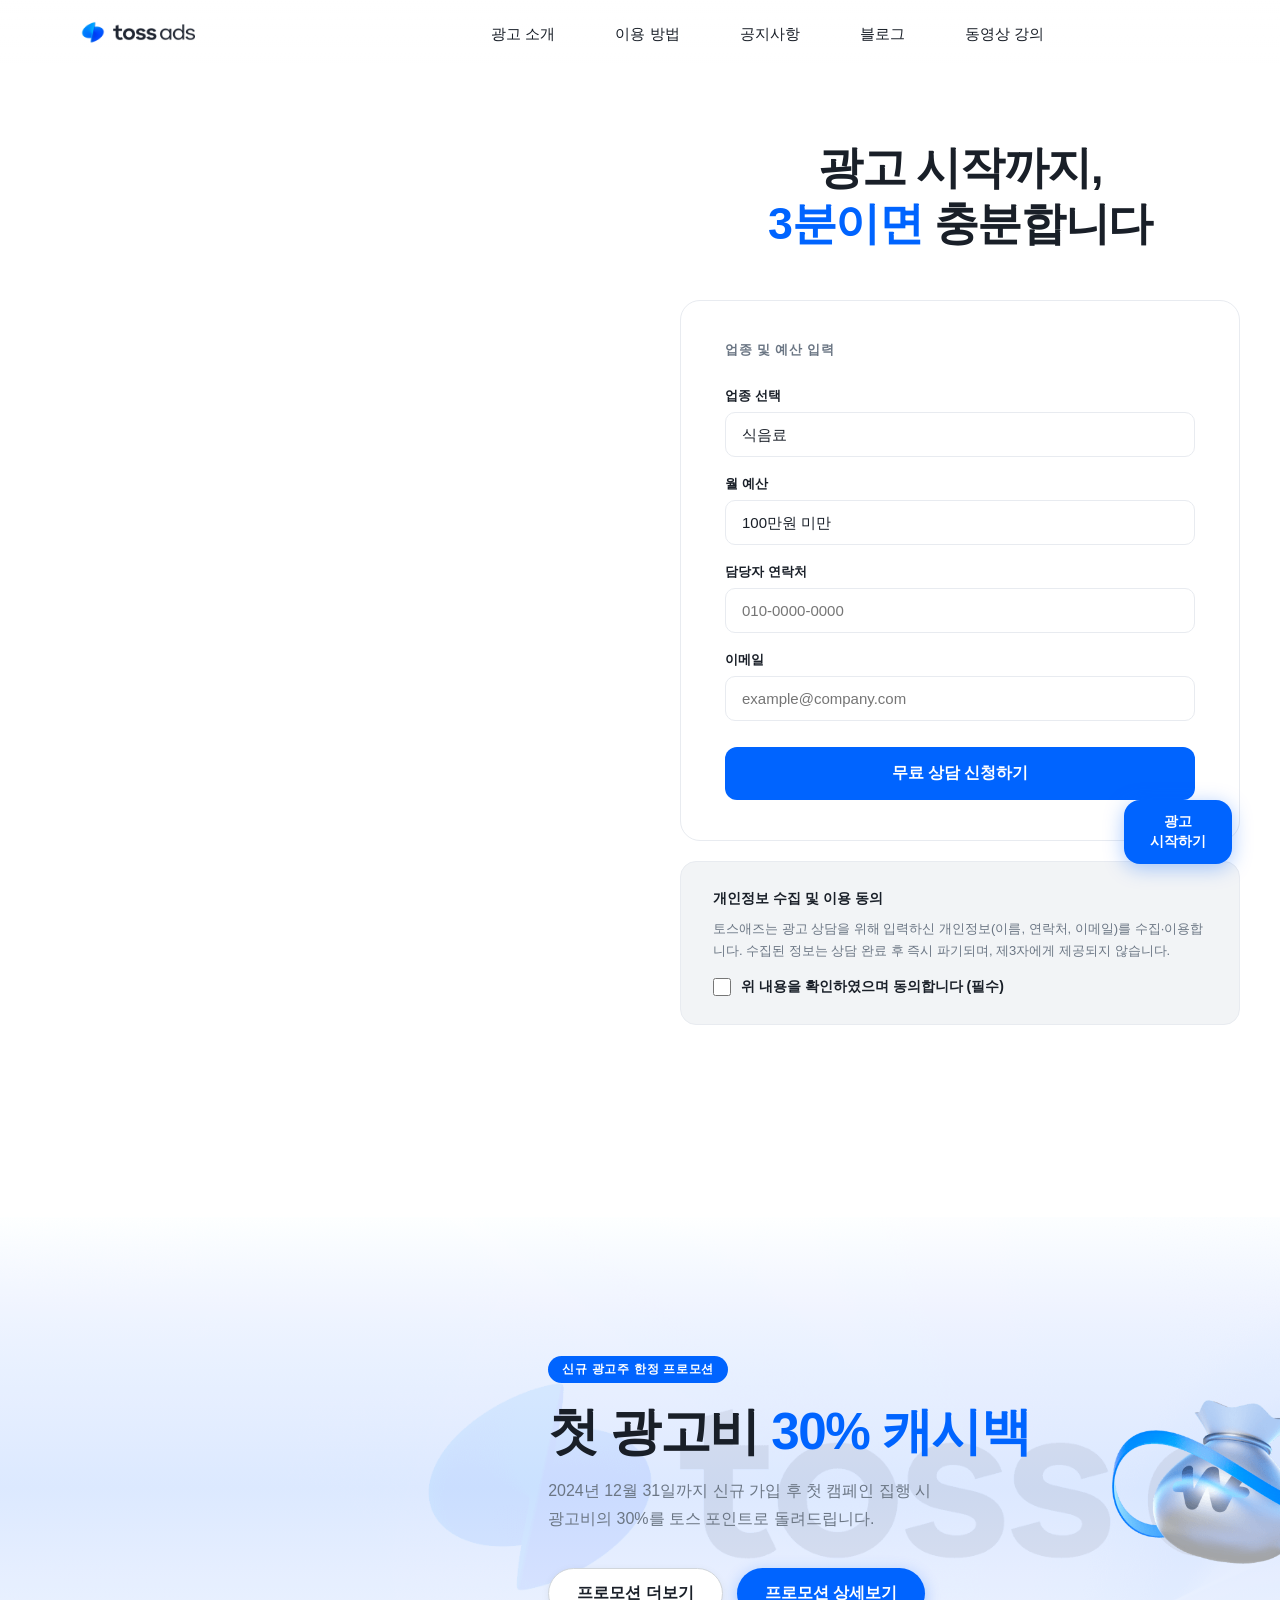
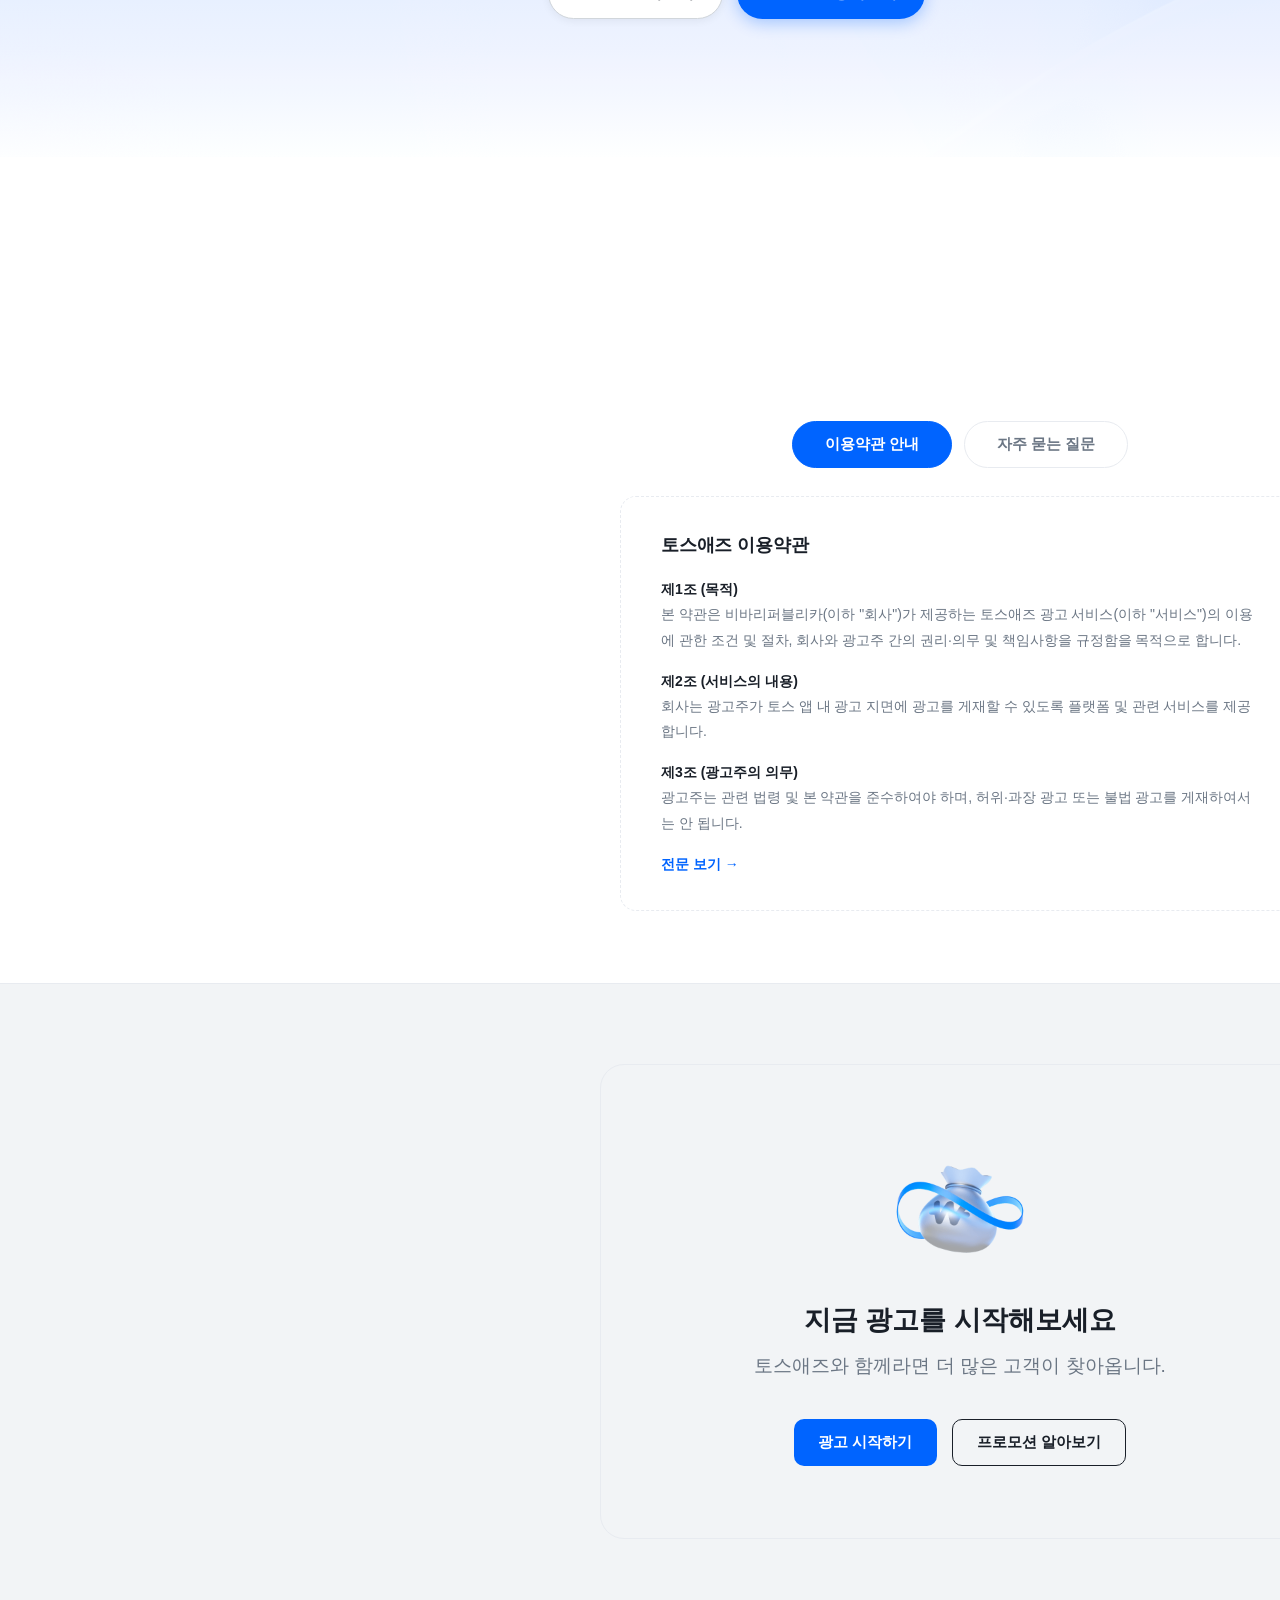
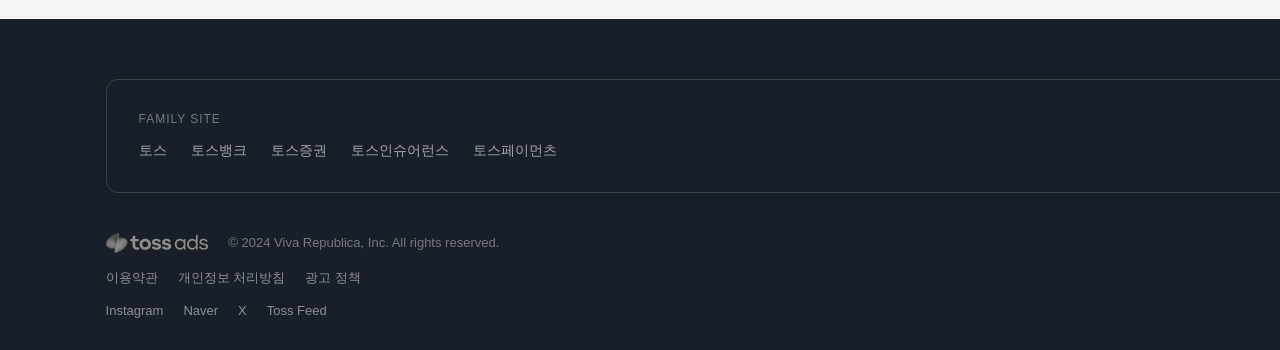
==== toss-ads/index2.html @ 84b9cfe8 "update toss-ads: add index2 (광고 시작하기) page, scroll reveal animations, nav/footer sync Co-Authored-By" ====
<!DOCTYPE html>
<html lang="ko">
<head>
  <meta charset="UTF-8" />
  <meta name="viewport" content="width=device-width, initial-scale=1.0" />
  <title>광고 시작하기 | 토스애즈</title>
  <link rel="stylesheet" href="style.css" />
  <link rel="stylesheet" href="style2.css" />
</head>
<body>

  <!-- FLOATING -->
  <button class="floating-popup" id="floatingPopup">광고<br />시작하기</button>

  <!-- NAV -->
  <nav class="nav">
    <div class="nav-inner">
      <a href="index.html"><img src="img/logo_color.png" alt="toss ads" class="nav-logo" /></a>
      <div class="nav-links">

        <div class="nav-item">
          <a href="index.html">광고 소개</a>
          <ul class="nav-dropdown">
            <li><a href="#">토스애즈란?</a></li>
            <li><a href="#">광고 상품 소개</a></li>
            <li><a href="#">타겟팅 방식</a></li>
            <li><a href="#">성과 측정</a></li>
            <li><a href="#">파트너사 혜택</a></li>
          </ul>
        </div>

        <div class="nav-item">
          <a href="#">이용 방법</a>
          <ul class="nav-dropdown">
            <li><a href="#">광고 시작하기</a></li>
            <li><a href="#">캠페인 설정</a></li>
          </ul>
        </div>

        <div class="nav-item">
          <a href="#">공지사항</a>
          <ul class="nav-dropdown">
            <li><a href="#">서비스 업데이트</a></li>
            <li><a href="#">정책 변경 안내</a></li>
            <li><a href="#">시스템 점검</a></li>
            <li><a href="#">이벤트 안내</a></li>
          </ul>
        </div>

        <div class="nav-item">
          <a href="#">블로그</a>
        </div>

        <div class="nav-item">
          <a href="#">동영상 강의</a>
        </div>

      </div>
    </div>
  </nav>

  <!-- ① LEAD GENERATION SECTION -->
  <section class="lead-section">
    <h1 class="lead-title">광고 시작까지,<br /><span class="blue">3분이면</span> 충분합니다</h1>

    <!-- section box -->
    <div class="lead-card">
      <p class="lead-card-label">업종 및 예산 입력</p>
      <div class="lead-form">
        <div class="form-row">
          <label>업종 선택</label>
          <select>
            <option>식음료</option>
            <option>뷰티·패션</option>
            <option>금융·보험</option>
            <option>이커머스·유통</option>
            <option>통신·IT</option>
            <option>인테리어·가구</option>
            <option>기타</option>
          </select>
        </div>
        <div class="form-row">
          <label>월 예산</label>
          <select>
            <option>100만원 미만</option>
            <option>100만원 ~ 500만원</option>
            <option>500만원 ~ 1,000만원</option>
            <option>1,000만원 이상</option>
          </select>
        </div>
        <div class="form-row">
          <label>담당자 연락처</label>
          <input type="tel" placeholder="010-0000-0000" />
        </div>
        <div class="form-row">
          <label>이메일</label>
          <input type="email" placeholder="example@company.com" />
        </div>
        <button class="lead-submit-btn">무료 상담 신청하기</button>
      </div>
    </div>

    <!-- copyright box -->
    <div class="lead-copy-card">
      <p class="lead-copy-title">개인정보 수집 및 이용 동의</p>
      <p class="lead-copy-text">토스애즈는 광고 상담을 위해 입력하신 개인정보(이름, 연락처, 이메일)를 수집·이용합니다. 수집된 정보는 상담 완료 후 즉시 파기되며, 제3자에게 제공되지 않습니다.</p>
      <label class="agree-check">
        <input type="checkbox" />
        <span>위 내용을 확인하였으며 동의합니다 (필수)</span>
      </label>
    </div>
  </section>

  <!-- ② HEAD BANNER (promotion) -->
  <section class="promo-banner reveal">
    <img src="img/background.png" alt="" class="promo-bg" />
    <div class="promo-content">
      <span class="promo-kicker">신규 광고주 한정 프로모션</span>
      <h2 class="promo-title">첫 광고비 <em>30% 캐시백</em></h2>
      <p class="promo-desc">2024년 12월 31일까지 신규 가입 후 첫 캠페인 집행 시<br />광고비의 30%를 토스 포인트로 돌려드립니다.</p>
      <div class="promo-btns">
        <button class="btn-pill-outline">프로모션 더보기</button>
        <button class="btn-pill-blue">프로모션 상세보기</button>
      </div>
    </div>
    <img src="img/moneybag.png" alt="" class="promo-img" />
  </section>

  <!-- ③ COPYRIGHT POPUP BUTTONS -->
  <section class="popup-section reveal">

    <div class="popup-btn-row">
      <button class="popup-toggle-btn active" id="btnRefer" onclick="togglePopup('refer')">
        이용약관 안내
      </button>
      <button class="popup-toggle-btn" id="btnQna" onclick="togglePopup('qna')">
        자주 묻는 질문
      </button>
    </div>

    <!-- refer-to content -->
    <div class="popup-content" id="popRefer">
      <h3 class="popup-content-title">토스애즈 이용약관</h3>
      <div class="popup-content-body">
        <p><strong>제1조 (목적)</strong><br />본 약관은 비바리퍼블리카(이하 "회사")가 제공하는 토스애즈 광고 서비스(이하 "서비스")의 이용에 관한 조건 및 절차, 회사와 광고주 간의 권리·의무 및 책임사항을 규정함을 목적으로 합니다.</p>
        <p><strong>제2조 (서비스의 내용)</strong><br />회사는 광고주가 토스 앱 내 광고 지면에 광고를 게재할 수 있도록 플랫폼 및 관련 서비스를 제공합니다.</p>
        <p><strong>제3조 (광고주의 의무)</strong><br />광고주는 관련 법령 및 본 약관을 준수하여야 하며, 허위·과장 광고 또는 불법 광고를 게재하여서는 안 됩니다.</p>
        <a href="#" class="popup-link">전문 보기 →</a>
      </div>
    </div>

    <!-- QnA content -->
    <div class="popup-content hidden" id="popQna">
      <h3 class="popup-content-title">자주 묻는 질문</h3>
      <div class="popup-content-body">
        <div class="qna-item">
          <p class="qna-q">Q. 최소 광고 예산이 있나요?</p>
          <p class="qna-a">A. 월 최소 50만원부터 광고 집행이 가능합니다. 예산 규모에 따라 맞춤 상품을 안내해 드립니다.</p>
        </div>
        <div class="qna-item">
          <p class="qna-q">Q. 광고 심사 기간은 얼마나 걸리나요?</p>
          <p class="qna-a">A. 일반적으로 영업일 기준 1~2일 이내에 심사가 완료됩니다.</p>
        </div>
        <div class="qna-item">
          <p class="qna-q">Q. 성과 측정은 어떻게 이루어지나요?</p>
          <p class="qna-a">A. 토스애즈 대시보드에서 실시간으로 노출수, 클릭수, 전환수 등 핵심 지표를 확인하실 수 있습니다.</p>
        </div>
        <a href="#" class="popup-link">더 많은 질문 보기 →</a>
      </div>
    </div>

  </section>

  <!-- ④ FAMILY CTA -->
  <section class="family-cta reveal">
    <div class="cta-card">
      <div class="cta-img-area">
        <img src="img/moneybag.png" alt="CTA" />
        <p class="cta-card-title">지금 광고를 시작해보세요</p>
        <p class="cta-card-desc">토스애즈와 함께라면 더 많은 고객이 찾아옵니다.</p>
      </div>
      <div class="cta-buttons">
        <button class="btn-blue">광고 시작하기</button>
        <button class="btn-outline">프로모션 알아보기</button>
      </div>
    </div>
  </section>

  <!-- FOOTER -->
  <footer class="footer" id="section-footer">

    <div class="footer-family">
      <p class="footer-family-label">family site</p>
      <div class="footer-family-links">
        <a href="#">토스</a>
        <a href="#">토스뱅크</a>
        <a href="#">토스증권</a>
        <a href="#">토스인슈어런스</a>
        <a href="#">토스페이먼츠</a>
      </div>
    </div>

    <div class="footer-bottom">
      <div class="footer-copy-row">
        <img src="img/logo_black.svg" alt="toss ads" class="footer-logo" />
        <span class="footer-copy">© 2024 Viva Republica, Inc. All rights reserved.</span>
      </div>
      <div class="footer-refer">
        <a href="#">이용약관</a>
        <a href="#">개인정보 처리방침</a>
        <a href="#">광고 정책</a>
      </div>
      <div class="footer-sns">
        <a href="#" class="sns-link">Instagram</a>
        <a href="#" class="sns-link">Naver</a>
        <a href="#" class="sns-link">X</a>
        <a href="#" class="sns-link">Toss Feed</a>
      </div>
    </div>
  </footer>

  <script src="main2.js"></script>
</body>
</html>
---- toss-ads/style.css ----
*, *::before, *::after { 
  box-sizing: border-box;
  margin: 0;
  padding: 0;
}

html { background: #ffffff; }

/* ── SCROLL REVEAL ── */
.reveal {
  opacity: 0;
  transform: translateY(48px);
  transition: opacity 0.65s cubic-bezier(0.22, 1, 0.36, 1),
              transform 0.65s cubic-bezier(0.22, 1, 0.36, 1);
}
.reveal.visible {
  opacity: 1;
  transform: translateY(0);
}

:root {
  --blue: #0064FF;
  --text-primary: #191F28;
  --text-secondary: #6B7684;
  --bg: #F2F4F6;
  --white: #FFFFFF;
  --border: #E8EBF0;
}

body {
  font-family: -apple-system, 'Apple SD Gothic Neo', 'Pretendard', sans-serif;
  color: var(--text-primary);
  background: var(--white);
  min-width: 1920px;
  overflow-x: hidden;
}

/* FLOATING POPUP BUTTON */
.floating-popup {
  position: fixed;
  bottom: 36px;
  right: 48px;
  z-index: 200;
  width: 108px;
  height: 64px;
  border-radius: 16px;
  background: var(--blue);
  color: var(--white);
  font-size: 14px;
  font-weight: 700;
  line-height: 1.4;
  cursor: pointer;
  border: none;
  box-shadow: 0 4px 20px rgba(0, 100, 255, 0.35);
  transition: transform 0.2s, box-shadow 0.2s;
}
.floating-popup:hover { transform: scale(1.06); box-shadow: 0 6px 28px rgba(0,100,255,0.45); }

.floating-popup-footer {
  position: absolute;
  top: auto;
  bottom: 80px;
  right: 24px;
}

/* BUTTONS */
button { cursor: pointer; border: none; font-size: 15px; font-weight: 600; border-radius: 8px; transition: all 0.18s; }

.btn-login {
  background: rgba(0,0,0,0.04);
  color: var(--text-primary);
  padding: 10px 22px;
  border-radius: 100px;
  font-size: 15px;
}
.btn-login:hover { background: rgba(0,0,0,0.08); }

.btn-start {
  background: var(--blue);
  color: var(--white);
  padding: 10px 22px;
  border-radius: 100px;
  font-size: 15px;
}
.btn-start:hover { background: #0050CC; }

.btn-pill-outline {
  background: var(--white);
  border: 1.5px solid #D1D6DB;
  color: var(--text-primary);
  padding: 14px 28px;
  border-radius: 100px;
  font-size: 16px;
  box-shadow: 0 2px 8px rgba(0,0,0,0.06);
}
.btn-pill-outline:hover { background: var(--bg); }

.btn-pill-blue {
  background: var(--blue);
  color: var(--white);
  padding: 14px 28px;
  border-radius: 100px;
  font-size: 16px;
  box-shadow: 0 4px 16px rgba(0,100,255,0.3);
}
.btn-pill-blue:hover { background: #0050CC; }

.btn-outline { background: transparent; border: 1.5px solid var(--text-primary); color: var(--text-primary); padding: 13px 24px; border-radius: 10px; }
.btn-outline:hover { background: var(--bg); }

.btn-blue { background: var(--blue); color: var(--white); padding: 13px 24px; border-radius: 10px; }
.btn-blue:hover { background: #0050CC; }

/* NAV */
.nav {
  position: fixed;
  top: 0;
  left: 50%;
  transform: translateX(-50%);
  width: 100%;
  max-width: 100%;
  z-index: 100;
  height: 68px;
  background: linear-gradient(to bottom, rgba(255,255,255,0.95) 0%, rgba(255,255,255,0) 100%);
  backdrop-filter: none;
  display: flex;
  align-items: center;
  justify-content: center;
}

.nav-inner {
  width: 100%;
  max-width: 1920px;
  padding: 0 80px;
  display: flex;
  align-items: center;
  justify-content: space-between;
  position: relative;
}

.nav-logo { height: 26px; object-fit: contain; }

.nav-links {
  position: absolute;
  right: -5%;
  transform: translateX(-50%);
  display: flex;
  gap: 36px;
}

.nav-links a {
  text-decoration: none;
  font-size: 15px;
  font-weight: 500;
  color: var(--text-primary);
  white-space: nowrap;
  padding: 6px 12px;
  border-radius: 8px;
  transition: background 0.18s;
}

.nav-links a:hover { background: #E9E9E9; }

/* DROPDOWN */
.nav-item {
  position: relative;
}

/* gap 브리지 — nav-item hover 영역을 아래로 연장 */
.nav-item::after {
  content: '';
  position: absolute;
  top: 100%;
  left: -16px;
  right: -16px;
  height: 16px;
}

.nav-dropdown {
  position: absolute;
  top: calc(100% + 16px);
  left: 50%;
  transform: translateX(-50%);
  background: var(--white);
  border-radius: 12px;
  box-shadow: 0 8px 32px rgba(0,0,0,0.12);
  padding: 10px 20px;
  list-style: none;
  width: fit-content;
  max-height: 0;
  opacity: 0;
  pointer-events: none;
  overflow: hidden;
  transition: max-height 0.28s ease, opacity 0.2s ease;
}

.nav-item:hover .nav-dropdown {
  max-height: 320px;
  opacity: 1;
  pointer-events: auto;
}

.nav-dropdown li a {
  display: block;
  padding: 10px 0;
  font-size: 14px;
  font-weight: 400;
  color: var(--text-primary);
  text-decoration: none;
  white-space: nowrap;
  background: transparent;
}

.nav-dropdown li a:hover { background: #F2F4F6; }

/* HEAD BANNER */
.head-banner {
  position: relative;
  max-width: 1920px;
  margin: 68px auto 0;
  height: calc(100vh - 68px);
  min-height: 600px;
  display: flex;
  align-items: center;
  padding: 0 5.5%;
  overflow: hidden;
  background: #FFFFFF;
}

/* 블러 워터마크 배경 (좌하단, 70% 스케일) */
.banner-bg-blur {
  position: absolute;
  right: 200px;
  width: 55%;
  height: auto;
  object-fit: contain;
  filter: blur(6px) brightness(1.1) saturate(0.8);
  opacity: 0.7;
  transform: scale(1.2);
  transform-origin: bottom left;
  z-index: 0;
  pointer-events: none;
}

/* 파란 글로우 */
.banner-glow {
  position: absolute;
  top: 0;
  right: 0;
  width: 60%;
  height: 100%;
  background: radial-gradient(ellipse at 70% 50%, rgba(160,210,255,0.22) 0%, rgba(100,180,255,0.10) 40%, transparent 70%);
  z-index: 0;
  pointer-events: none;
}

.banner-content {
  position: relative;
  z-index: 2;
  left: 10%;
  max-width: 560px;
  flex-shrink: 0;
}

.banner-title {
  font-size: 52px;
  font-weight: 800;
  line-height: 1.2;
  color: var(--text-primary);
  margin-bottom: 20px;
  letter-spacing: -0.02em;
}

/* "3,000만" — shimmer (C1D8F7 15% 구간 좌→우 이동) */
.title-blue {
  background: linear-gradient(
    110deg,
    #008EFF 0%,
    #008EFF 35%,
    #C1D8F7 50%,
    #008EFF 65%,
    #008EFF 100%
  );
  background-size: 300% 100%;
  background-position: 0% center;
  animation: title-shimmer 2.5s linear infinite;
  -webkit-background-clip: text;
  -webkit-text-fill-color: transparent;
  background-clip: text;
}

@keyframes title-shimmer {
  0%   { background-position: 100% center; }
  100% { background-position: 0% center; }
}

/* 캐러셀 슬라이드 shimmer 공통 */
.shimmer-blue, .shimmer-green, .shimmer-coral {
  background-size: 300% 100%;
  background-position: 100% center;
  animation: title-shimmer 2.5s linear infinite;
  -webkit-background-clip: text;
  -webkit-text-fill-color: transparent;
  background-clip: text;
}

.shimmer-blue {
  background-image: linear-gradient(110deg, #5AA0FF 0%, #5AA0FF 35%, #B8D8FF 50%, #5AA0FF 65%, #5AA0FF 100%);
}

.shimmer-green {
  background-image: linear-gradient(110deg, #3DC596 0%, #3DC596 35%, #A8EDD4 50%, #3DC596 65%, #3DC596 100%);
}

.shimmer-coral {
  background-image: linear-gradient(110deg, #FF6B55 0%, #FF6B55 35%, #FFBCB0 50%, #FF6B55 65%, #FF6B55 100%);
}

/* copy 볼드 */
.slide-copy strong { font-weight: 700; color: var(--text-primary); }

/* "내 가게를 방문할 사람은?" — Figma: 0% #77FFA9 → 51% #63BDFF → 100% #008DFF */
.title-teal {
  background: linear-gradient(110deg, #77FFA9 0%, #63BDFF 51%, #008DFF 100%);
  -webkit-background-clip: text;
  -webkit-text-fill-color: transparent;
  background-clip: text;
}

.banner-desc {
  font-size: 16px;
  color: var(--text-secondary);
  line-height: 1.7;
  margin-bottom: 32px;
}

.banner-buttons { display: flex; gap: 12px; }

.banner-moneybag {
  position: absolute;
  right: 15%;
  bottom: 30%;
  transform: translateY(-50%);
  z-index: 1;
  width: 450px;
  height: auto;
  animation: float 4s ease-in-out infinite;
  filter: drop-shadow(0 24px 60px rgba(0,100,255,0.12));
}

.banner-chevron {
  position: absolute;
  bottom: 28px;
  left: 50%;
  transform: translateX(-50%);
  z-index: 1;
  animation: bounce 2s ease-in-out infinite;
}

@keyframes bounce {
  0%, 100% { transform: translateX(-50%) translateY(0); }
  50% { transform: translateX(-50%) translateY(6px); }
}

@keyframes float {
  0%, 100% { transform: translateY(0); }
  50% { transform: translateY(-14px); }
}

/* MAIN INFORMATION */
.main-info {
  position: relative;
  max-width: 1920px;
  margin: 0 auto;
  padding: 160px 0;
  background: var(--white);
}

.tab-buttons {
  display: flex;
  justify-content: center;
  gap: 12px;
  margin-bottom: 48px;
  padding: 0 24px;
}

.tab-btn {
  display: flex;
  align-items: center;
  gap: 12px;
  padding: 14px 24px;
  border-radius: 100px;
  font-size: 15px;
  font-weight: 600;
  background: #ECEEF3;
  border: none;
  color: #8B93A7;
  cursor: pointer;
  transition: all 0.22s;
  white-space: nowrap;
}

.tab-btn.active {
  background: var(--white);
  color: var(--text-primary);
  box-shadow: 0 2px 16px rgba(0,0,0,0.10);
}

.tab-btn:hover:not(.active) { background: #E2E5ED; color: #5A6170; }

.tab-num {
  display: flex;
  align-items: center;
  justify-content: center;
  width: 26px;
  height: 26px;
  border-radius: 50%;
  background: #D5D9E4;
  color: #8B93A7;
  font-size: 13px;
  font-weight: 700;
  flex-shrink: 0;
  transition: all 0.22s;
}

.tab-btn.active .tab-num {
  background: #ECEEF3;
  color: var(--text-primary);
}

/* CAROUSEL */
.carousel-wrapper {
  width: 100%;
  overflow: hidden;
  padding: 20px 0 48px;
}

.carousel-track {
  display: flex;
  align-items: center;
  gap: -16px;
  transition: transform 0.9s cubic-bezier(0.4, 0, 0.2, 1);
  will-change: transform;
}

.carousel-slide {
  position: relative;
  flex-shrink: 0;
  display: flex;
  flex-direction: row;
  align-items: center;
  justify-content: flex-start;
  gap: 38px;
  width: 1272px;
  height: 312px;
  border-radius: 24px;
  background: var(--bg);
  overflow: hidden;
  padding: 0 96px 0 0;
  transition: transform 0.9s cubic-bezier(0.4, 0, 0.2, 1),
              opacity 0.9s ease,
              box-shadow 0.3s ease,
              border 0.3s ease;
  opacity: 0.38;
  transform: scale(0.78);
  filter: blur(2px);
}

/* 좌상단 그라데이션 오버레이 */
.carousel-slide::before {
  content: '';
  position: absolute;
  top: 0;
  left: 0;
  width: 50%;
  height: 100%;
  pointer-events: none;
  z-index: 0;
  transition: background 0.5s ease;
}

.carousel-slide > * { position: relative; z-index: 1; }

/* 우하단 그라데이션 */
.carousel-slide::after {
  content: '';
  position: absolute;
  bottom: 0;
  right: 0;
  width: 25%;
  height: 50%;
  pointer-events: none;
  z-index: 0;
  transition: background 0.5s ease;
}

.carousel-slide[data-index="0"]::before {
  background: radial-gradient(ellipse at 10% 20%, rgba(90,160,255,0.32) 0%, transparent 65%);
}
.carousel-slide[data-index="0"]::after {
  background: radial-gradient(ellipse at 90% 80%, rgba(90,160,255,0.18) 0%, transparent 65%);
}

.carousel-slide[data-index="1"]::before {
  background: radial-gradient(ellipse at 10% 20%, rgba(70,205,150,0.28) 0%, transparent 65%);
}
.carousel-slide[data-index="1"]::after {
  background: radial-gradient(ellipse at 90% 80%, rgba(70,205,150,0.15) 0%, transparent 65%);
}

.carousel-slide[data-index="2"]::before {
  background: radial-gradient(ellipse at 10% 20%, rgba(255,95,75,0.22) 0%, transparent 65%);
}
.carousel-slide[data-index="2"]::after {
  background: radial-gradient(ellipse at 90% 80%, rgba(255,95,75,0.12) 0%, transparent 65%);
}

.carousel-slide img {
  width: 35%;
  height: auto;
  object-fit: contain;
  flex-shrink: 0;
  padding: 5%;
}

.slide-text {
  display: flex;
  flex-direction: column;
  gap: 14px;
}

.slide-title {
  font-size: 26px;
  font-weight: 700;
  color: var(--text-primary);
  line-height: 1.3;
}

.slide-copy {
  font-size: 18px;
  color: var(--text-secondary);
  line-height: 1.7;
  max-width: 100%;
  margin-top: 12px;
}

.carousel-slide.active-slide {
  width: 1032px;
  opacity: 1;
  transform: scale(1);
  filter: none;
  border: none;
  background: var(--white);
  box-shadow: 0 4px 20px rgba(0,0,0,0.14);
}

.slide-caption {
  font-size: 20px;
  color: var(--text-secondary);
  padding: 0 24px 20px;
  text-align: center;
}

/* SUB INFORMATION */
.sub-info {
  position: relative;
  max-width: 1920px;
  margin: 0 auto;
  padding: 100px 5.5%;
}

.side-nav {
  position: absolute;
  left: 32px;
  top: 50%;
  transform: translateY(-50%);
  display: flex;
  flex-direction: column;
  align-items: center;
  gap: 0;
}

.side-nav-dot {
  width: 10px;
  height: 10px;
  border-radius: 50%;
  background: var(--border);
  border: 2px solid var(--border);
  transition: all 0.3s;
}

.side-nav-dot.active { background: var(--blue); border-color: var(--blue); }

.side-nav-line {
  width: 2px;
  height: 60px;
  background: var(--border);
}

.sub-title {
  font-size: 36px;
  font-weight: 700;
  text-align: center;
  margin-bottom: 100px;
  color: var(--text-primary);
}

.sub-title span {
  background: linear-gradient(110deg, #FF6B55 0%, #FF6B55 35%, #FFBCB0 50%, #FF6B55 65%, #FF6B55 100%);
  background-size: 300% 100%;
  background-position: 100% center;
  animation: title-shimmer 3s linear infinite;
  -webkit-background-clip: text;
  -webkit-text-fill-color: transparent;
  background-clip: text;
}

.sub-grid {
  display: grid;
  grid-template-columns: repeat(3, 330px);
  gap: 20px;
  max-width: 1030px;
  margin: 0 auto;
}

.sub-grid-item {
  position: relative;
  border-radius: 16px;
  border: 1.5px solid var(--border);
  aspect-ratio: 1 / 1;
  overflow: hidden;
}


.sub-grid-item img {
  width: 100%;
  height: 100%;
  object-fit: cover;
  display: block;
  transition: transform 0.3s ease;
}

.sub-grid-item:hover img {
  transform: scale(1.2);
}

.sub-grid-item p {
  position: absolute;
  bottom: 10%;
  left: 0;
  right: 0;
  text-align: center;
  font-size: 14px;
  font-weight: 700;
  color: #000;
  line-height: 2.0;
  opacity: 0.7;
}

.sub-grid-item:hover p {
  background: linear-gradient(
    110deg,
    #000 0%,
    #000 46.25%,
    #fff 50%,
    #000 53.75%,
    #000 100%
  );
  background-size: 300% 100%;
  background-position: 100% center;
  animation: title-shimmer 2.5s linear infinite;
  -webkit-background-clip: text;
  -webkit-text-fill-color: transparent;
  background-clip: text;
}


/* CTA */
.cta-section {
  position: relative;
  max-width: 1920px;
  margin: 0 auto;
  padding: 100px 5.5% 10%;
  display: flex;
  justify-content: center;
  background: var(--white);
}

.cta-card {
  background: var(--bg);
  border: 1.5px solid var(--border);
  border-radius: 24px;
  padding: 72px 96px;
  display: flex;
  flex-direction: column;
  align-items: center;
  gap: 40px;
  max-width: 720px;
  width: 100%;
}

.cta-img-area {
  display: flex;
  flex-direction: column;
  align-items: center;
  gap: 15px;
}

.cta-img-area img { width: 150px; height: auto; object-fit: contain; }

.cta-card-title { font-size: 27px; font-weight: 800; color: var(--text-primary); text-align: center; }
.cta-card-desc { font-size: 19px; color: var(--text-secondary); text-align: center; }

.cta-buttons { display: flex; gap: 15px; }

/* FOOTER */
.footer {
  position: relative;
  max-width: 1920px;
  margin: 0 auto;
  background: var(--text-primary);
  color: var(--white);
  padding: 60px 5.5% 32px;
}

.footer-family {
  border: 1px solid rgba(255,255,255,0.15);
  border-radius: 12px;
  padding: 32px;
  margin-bottom: 40px;
}

.footer-family-label { font-size: 12px; color: rgba(255,255,255,0.4); margin-bottom: 16px; text-transform: uppercase; letter-spacing: 0.08em; }

.footer-family-links { display: flex; gap: 24px; flex-wrap: wrap; }
.footer-family-links a { text-decoration: none; font-size: 14px; color: rgba(255,255,255,0.6); }
.footer-family-links a:hover { color: var(--white); }

.footer-bottom { display: flex; flex-direction: column; gap: 16px; }

.footer-copy-row { display: flex; align-items: center; gap: 20px; }
.footer-logo { height: 20px; filter: invert(1); opacity: 0.6; }
.footer-copy { font-size: 13px; color: rgba(255,255,255,0.4); }

.footer-refer, .footer-sns { display: flex; gap: 20px; }
.footer-refer a, .footer-sns a { text-decoration: none; font-size: 13px; color: rgba(255,255,255,0.5); }
.footer-refer a:hover, .footer-sns a:hover { color: var(--white); }

.sns-link { font-size: 13px; }

/* RESPONSIVE */
@media (max-width: 768px) {
  .nav { padding: 0 20px; }
  .nav-links { display: none; }
  .head-banner { padding: 0 24px; height: auto; padding-top: 48px; padding-bottom: 48px; flex-direction: column; text-align: center; gap: 32px; }
  .banner-title { font-size: 28px; }
  .banner-moneybag { width: 200px; }
  .banner-buttons { justify-content: center; flex-wrap: wrap; }
  .main-info { padding: 60px 0; }
  .carousel-slide { width: 240px; min-height: 200px; }
  .carousel-slide.active-slide { width: 320px; min-height: 260px; }
  .sub-info { padding: 60px 24px; }
  .side-nav { display: none; }
  .sub-title { font-size: 26px; }
  .sub-grid { grid-template-columns: repeat(2, 1fr); }
  .cta-section { padding: 60px 24px; }
  .cta-card { padding: 40px 24px; }
  .footer { padding: 40px 24px 24px; }
}
---- toss-ads/style2.css ----
*, *::before, *::after { box-sizing: border-box; margin: 0; padding: 0; }

:root {
  --blue: #0064FF;
  --blue-light: #E8F0FF;
  --text-primary: #191F28;
  --text-secondary: #6B7684;
  --bg: #F2F4F6;
  --white: #FFFFFF;
  --border: #E8EBF0;
}

/* ── SCROLL REVEAL ── */
.reveal {
  opacity: 0;
  transform: translateY(48px);
  transition: opacity 0.65s cubic-bezier(0.22, 1, 0.36, 1),
              transform 0.65s cubic-bezier(0.22, 1, 0.36, 1);
}
.reveal.visible {
  opacity: 1;
  transform: translateY(0);
}

/* ── ① LEAD GENERATION ── */
.lead-section {
  padding: 140px 0 10%;
  display: flex;
  flex-direction: column;
  align-items: center;
  text-align: center;
  background: #fff;
}

.lead-title {
  font-size: clamp(32px, 3.5vw, 52px);
  font-weight: 800;
  line-height: 1.25;
  letter-spacing: -0.03em;
  color: var(--text-primary);
  margin-bottom: 48px;
}
.lead-title .blue { color: var(--blue); }

/* section box */
.lead-card {
  width: 100%;
  max-width: 560px;
  background: var(--white);
  border: 1.5px solid var(--border);
  border-radius: 20px;
  padding: 40px 44px;
  margin-bottom: 20px;
  text-align: left;
}

.lead-card-label {
  font-size: 13px;
  font-weight: 600;
  letter-spacing: 0.06em;
  text-transform: uppercase;
  color: var(--text-secondary);
  margin-bottom: 28px;
}

.lead-form { display: flex; flex-direction: column; gap: 18px; }

.form-row {
  display: flex;
  flex-direction: column;
  gap: 7px;
}
.form-row label {
  font-size: 13px;
  font-weight: 600;
  color: var(--text-primary);
}
.form-row select,
.form-row input {
  width: 100%;
  padding: 13px 16px;
  border: 1.5px solid var(--border);
  border-radius: 10px;
  font-size: 15px;
  font-family: inherit;
  color: var(--text-primary);
  background: var(--white);
  outline: none;
  transition: border-color 0.18s;
  appearance: none;
}
.form-row select:focus,
.form-row input:focus { border-color: var(--blue); }

.lead-submit-btn {
  margin-top: 8px;
  width: 100%;
  padding: 16px;
  background: var(--blue);
  color: #fff;
  font-size: 16px;
  font-weight: 700;
  border: none;
  border-radius: 12px;
  cursor: pointer;
  transition: background 0.18s;
}
.lead-submit-btn:hover { background: #0050CC; }

/* copyright box */
.lead-copy-card {
  width: 100%;
  max-width: 560px;
  background: var(--bg);
  border: 1.5px solid var(--border);
  border-radius: 16px;
  padding: 28px 32px;
  text-align: left;
}
.lead-copy-title {
  font-size: 14px;
  font-weight: 700;
  color: var(--text-primary);
  margin-bottom: 10px;
}
.lead-copy-text {
  font-size: 13px;
  color: var(--text-secondary);
  line-height: 1.7;
  margin-bottom: 16px;
}
.agree-check {
  display: flex;
  align-items: center;
  gap: 10px;
  font-size: 14px;
  font-weight: 600;
  color: var(--text-primary);
  cursor: pointer;
}
.agree-check input[type="checkbox"] {
  width: 18px; height: 18px;
  accent-color: var(--blue);
  cursor: pointer;
  flex-shrink: 0;
}

/* ── ② PROMO BANNER ── */
.promo-banner {
  position: relative;
  width: 100%;
  min-height: 60vh;
  background: linear-gradient(
    to bottom,
    #ffffff 0%,
    #eef2ff 20%,
    #dce8ff 50%,
    #eef2ff 80%,
    #ffffff 100%
  );
  display: flex;
  align-items: center;
  justify-content: center;
  overflow: hidden;
  padding: 80px 10%;
  gap: 60px;
}
.promo-bg {
  position: absolute;
  inset: 0;
  width: 100%; height: 100%;
  object-fit: cover;
  opacity: 0.08;
  pointer-events: none;
}
.promo-content {
  position: relative;
  z-index: 1;
  max-width: 600px;
}
.promo-kicker {
  display: inline-block;
  background: var(--blue);
  color: #fff;
  font-size: 12px;
  font-weight: 600;
  letter-spacing: 0.06em;
  padding: 5px 14px;
  border-radius: 100px;
  margin-bottom: 20px;
}
.promo-title {
  font-size: clamp(32px, 4vw, 56px);
  font-weight: 800;
  line-height: 1.15;
  letter-spacing: -0.03em;
  color: var(--text-primary);
  margin-bottom: 16px;
}
.promo-title em {
  font-style: normal;
  background: linear-gradient(
    110deg,
    #0064FF 0%,
    #0064FF 35%,
    #ffffff 50%,
    #0064FF 65%,
    #0064FF 100%
  );
  background-size: 300% 100%;
  background-position: 100% center;
  animation: promo-shimmer 2.5s linear infinite;
  -webkit-background-clip: text;
  -webkit-text-fill-color: transparent;
  background-clip: text;
}

@keyframes promo-shimmer {
  0%   { background-position: 100% center; }
  100% { background-position: 0% center; }
}
.promo-desc {
  font-size: 16px;
  color: var(--text-secondary);
  line-height: 1.7;
  margin-bottom: 36px;
}
.promo-btns { display: flex; gap: 14px; flex-wrap: wrap; }
.promo-img {
  position: relative;
  z-index: 1;
  width: clamp(180px, 22vw, 320px);
  object-fit: contain;
  flex-shrink: 0;
}

/* ── ③ POPUP SECTION ── */
.popup-section {
  padding: 72px 10%;
  padding-top: calc(72px + 10%);
  display: flex;
  flex-direction: column;
  align-items: center;
  background: #fff;
  border-bottom: 1px solid var(--border);
}

.popup-btn-row {
  display: flex;
  gap: 12px;
  margin-bottom: 28px;
}

.popup-toggle-btn {
  padding: 13px 32px;
  border: 1.5px solid var(--border);
  border-radius: 100px;
  background: var(--white);
  font-size: 15px;
  font-weight: 600;
  color: var(--text-secondary);
  cursor: pointer;
  transition: all 0.2s;
}
.popup-toggle-btn.active {
  background: var(--blue);
  border-color: var(--blue);
  color: #fff;
}
.popup-toggle-btn:not(.active):hover {
  border-color: var(--blue);
  color: var(--blue);
}

.popup-content {
  width: 100%;
  max-width: 680px;
  border: 1.5px dashed var(--border);
  border-radius: 16px;
  padding: 36px 40px;
  animation: fadeUp 0.3s ease both;
}
.popup-content.hidden { display: none; }

@keyframes fadeUp {
  from { opacity: 0; transform: translateY(12px); }
  to   { opacity: 1; transform: translateY(0); }
}

.popup-content-title {
  font-size: 18px;
  font-weight: 700;
  color: var(--text-primary);
  margin-bottom: 20px;
  letter-spacing: -0.01em;
}
.popup-content-body {
  display: flex;
  flex-direction: column;
  gap: 16px;
}
.popup-content-body p {
  font-size: 14px;
  color: var(--text-secondary);
  line-height: 1.8;
}
.popup-content-body strong { color: var(--text-primary); }
.popup-link {
  display: inline-block;
  margin-top: 4px;
  font-size: 14px;
  font-weight: 600;
  color: var(--blue);
  text-decoration: none;
}
.popup-link:hover { text-decoration: underline; }

.qna-item { display: flex; flex-direction: column; gap: 6px; }
.qna-q { font-size: 14px; font-weight: 700; color: var(--text-primary); }
.qna-a { font-size: 14px; color: var(--text-secondary); line-height: 1.7; }

/* ── ④ FAMILY CTA ── */
.family-cta {
  padding: 80px 10%;
  display: flex;
  justify-content: center;
  background: var(--bg);
}

/* ── FLOATING ── */
.floating-popup {
  position: fixed;
  bottom: 36px; right: 48px;
  z-index: 200;
  width: 108px; height: 64px;
  border-radius: 16px;
  background: var(--blue);
  color: #fff;
  font-size: 14px;
  font-weight: 700;
  line-height: 1.4;
  cursor: pointer;
  border: none;
  box-shadow: 0 4px 20px rgba(0,100,255,0.35);
  transition: transform 0.2s, box-shadow 0.2s;
}
.floating-popup:hover { transform: scale(1.06); }
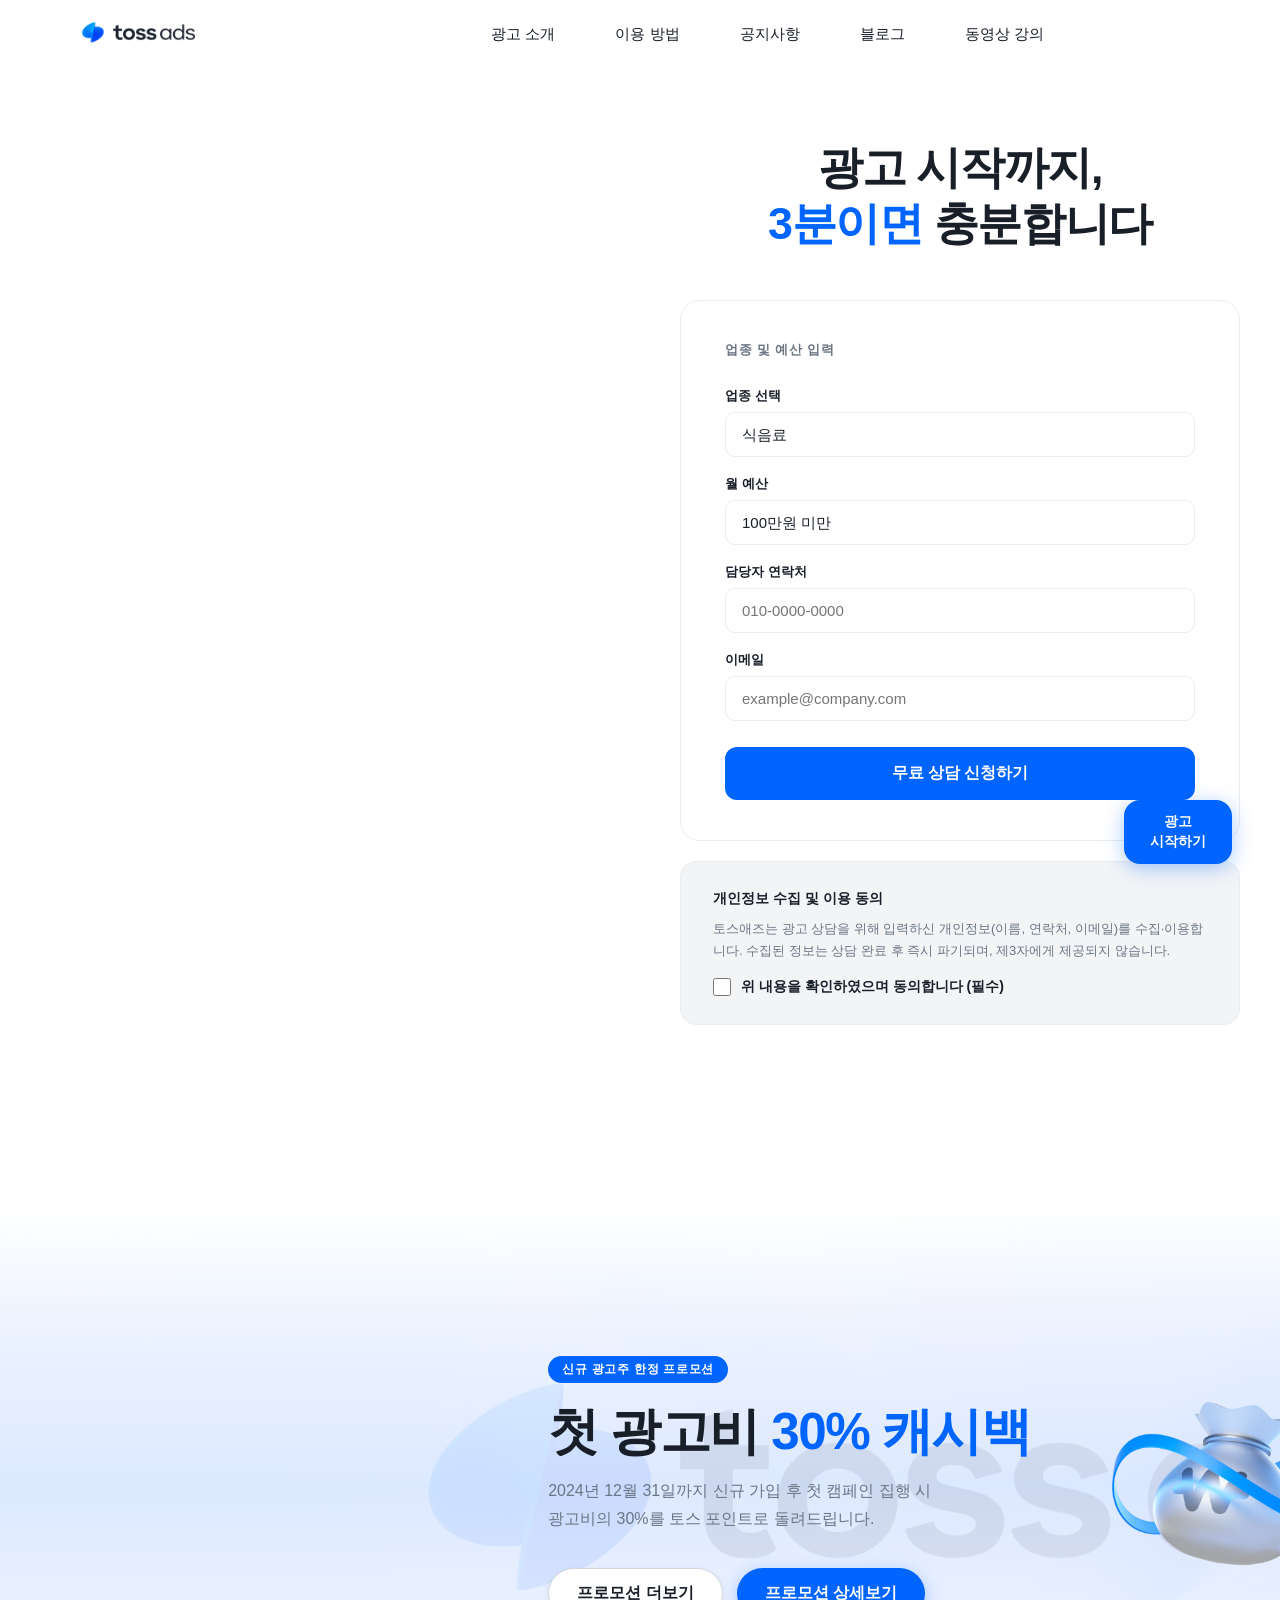
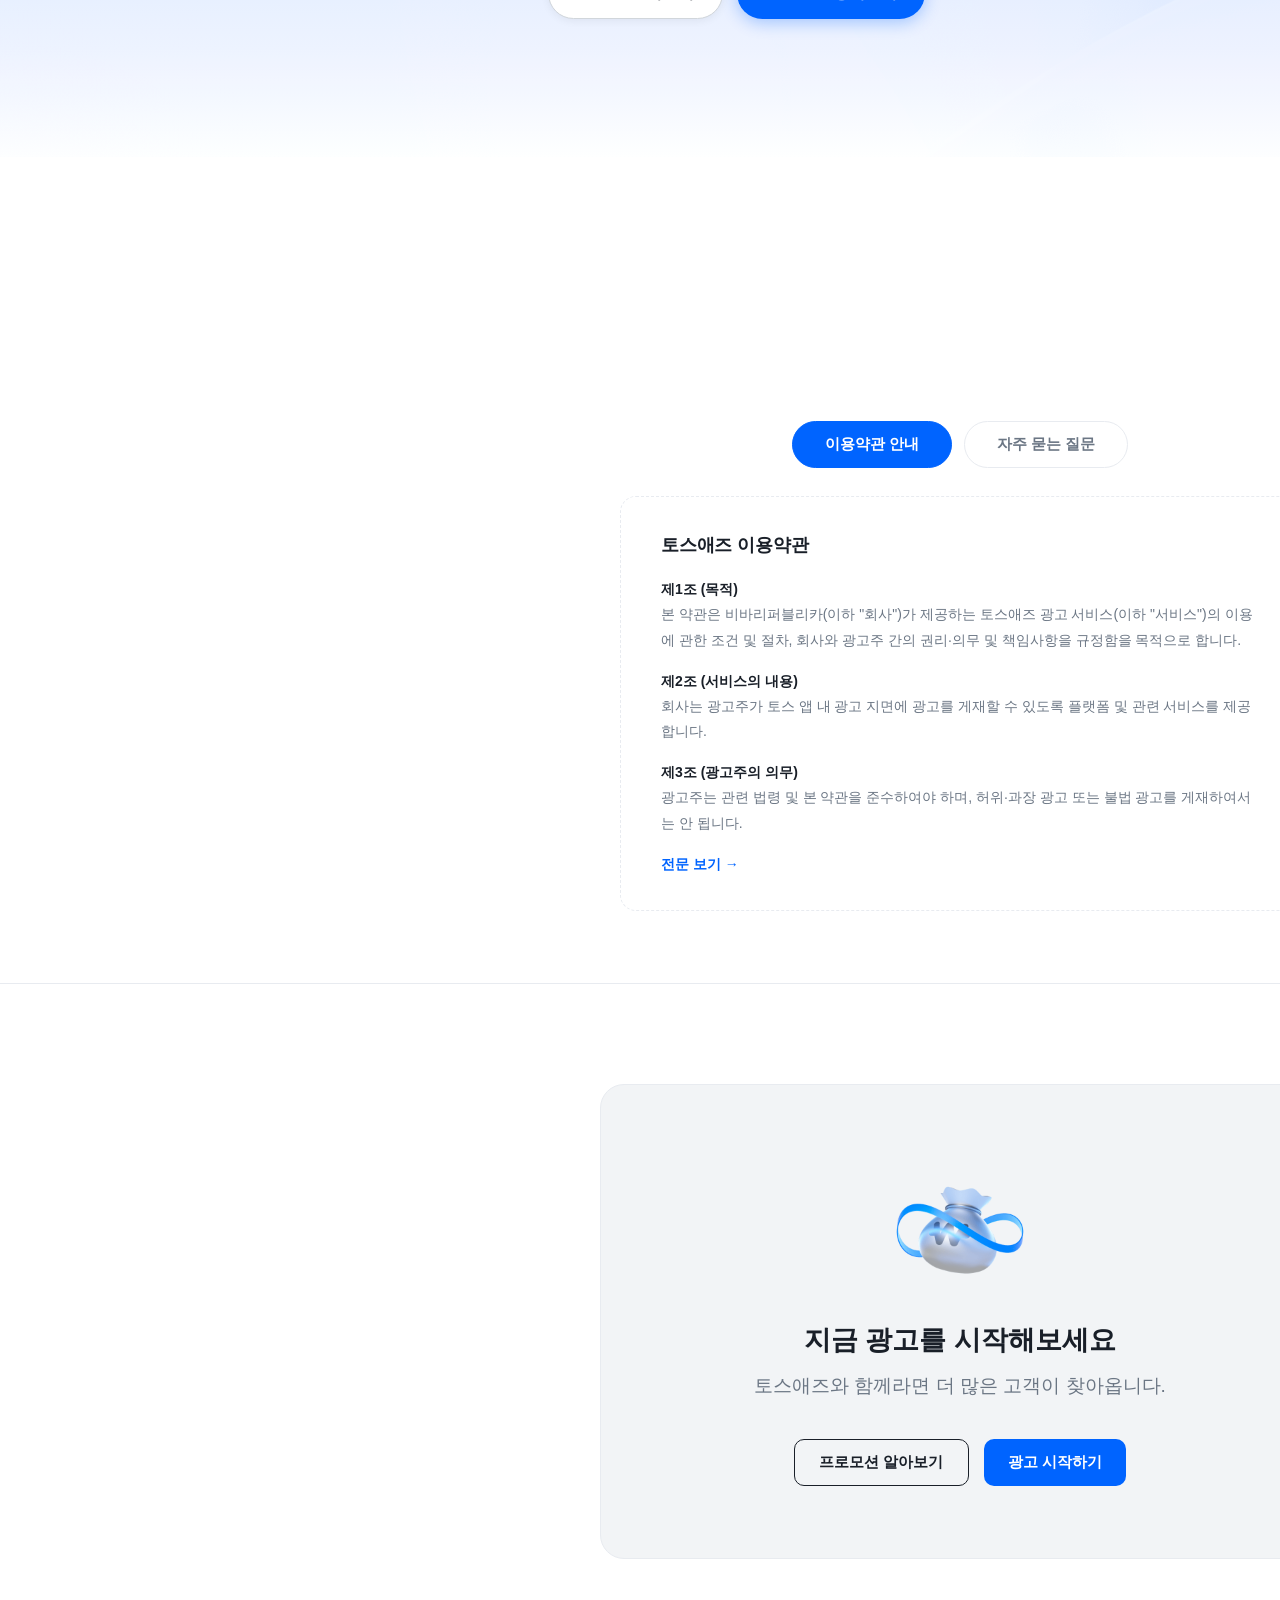
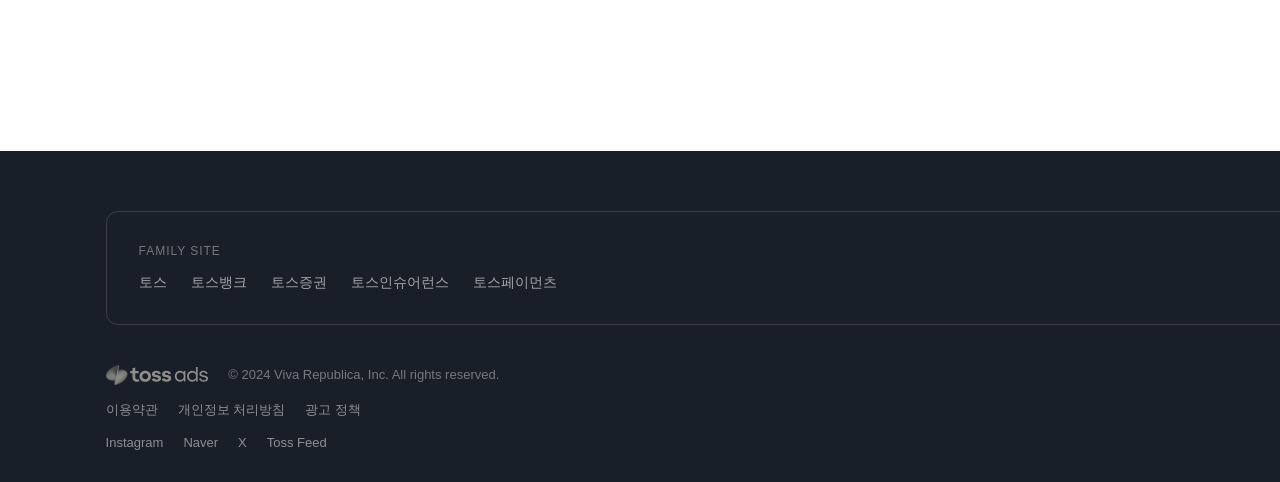
==== commit 4938f323: "optimize toss-ads: unify bottom CTA, scroll-to-top nav, dead code cleanup Co-Authored-By: Claude Son" ====
--- a/toss-ads/index2.html
+++ b/toss-ads/index2.html
@@ -171,17 +171,17 @@
 
   </section>
 
-  <!-- ④ FAMILY CTA -->
-  <section class="family-cta reveal">
+  <!-- ④ CTA -->
+  <section class="cta-section reveal">
     <div class="cta-card">
       <div class="cta-img-area">
-        <img src="img/moneybag.png" alt="CTA" />
+        <img src="img/moneybag.png" alt="CTA 이미지" />
         <p class="cta-card-title">지금 광고를 시작해보세요</p>
         <p class="cta-card-desc">토스애즈와 함께라면 더 많은 고객이 찾아옵니다.</p>
       </div>
       <div class="cta-buttons">
-        <button class="btn-blue">광고 시작하기</button>
         <button class="btn-outline">프로모션 알아보기</button>
+        <button class="btn-blue" id="ctaScrollTop">광고 시작하기</button>
       </div>
     </div>
   </section>
--- a/toss-ads/style.css
+++ b/toss-ads/style.css
@@ -56,33 +56,8 @@
 }
 .floating-popup:hover { transform: scale(1.06); box-shadow: 0 6px 28px rgba(0,100,255,0.45); }
 
-.floating-popup-footer {
-  position: absolute;
-  top: auto;
-  bottom: 80px;
-  right: 24px;
-}
-
 /* BUTTONS */
 button { cursor: pointer; border: none; font-size: 15px; font-weight: 600; border-radius: 8px; transition: all 0.18s; }
-
-.btn-login {
-  background: rgba(0,0,0,0.04);
-  color: var(--text-primary);
-  padding: 10px 22px;
-  border-radius: 100px;
-  font-size: 15px;
-}
-.btn-login:hover { background: rgba(0,0,0,0.08); }
-
-.btn-start {
-  background: var(--blue);
-  color: var(--white);
-  padding: 10px 22px;
-  border-radius: 100px;
-  font-size: 15px;
-}
-.btn-start:hover { background: #0050CC; }
 
 .btn-pill-outline {
   background: var(--white);
@@ -554,47 +529,12 @@
   box-shadow: 0 4px 20px rgba(0,0,0,0.14);
 }
 
-.slide-caption {
-  font-size: 20px;
-  color: var(--text-secondary);
-  padding: 0 24px 20px;
-  text-align: center;
-}
-
 /* SUB INFORMATION */
 .sub-info {
   position: relative;
   max-width: 1920px;
   margin: 0 auto;
   padding: 100px 5.5%;
-}
-
-.side-nav {
-  position: absolute;
-  left: 32px;
-  top: 50%;
-  transform: translateY(-50%);
-  display: flex;
-  flex-direction: column;
-  align-items: center;
-  gap: 0;
-}
-
-.side-nav-dot {
-  width: 10px;
-  height: 10px;
-  border-radius: 50%;
-  background: var(--border);
-  border: 2px solid var(--border);
-  transition: all 0.3s;
-}
-
-.side-nav-dot.active { background: var(--blue); border-color: var(--blue); }
-
-.side-nav-line {
-  width: 2px;
-  height: 60px;
-  background: var(--border);
 }
 
 .sub-title {
@@ -760,7 +700,6 @@
   .carousel-slide { width: 240px; min-height: 200px; }
   .carousel-slide.active-slide { width: 320px; min-height: 260px; }
   .sub-info { padding: 60px 24px; }
-  .side-nav { display: none; }
   .sub-title { font-size: 26px; }
   .sub-grid { grid-template-columns: repeat(2, 1fr); }
   .cta-section { padding: 60px 24px; }
--- a/toss-ads/style2.css
+++ b/toss-ads/style2.css
@@ -1,27 +1,3 @@
-*, *::before, *::after { box-sizing: border-box; margin: 0; padding: 0; }
-
-:root {
-  --blue: #0064FF;
-  --blue-light: #E8F0FF;
-  --text-primary: #191F28;
-  --text-secondary: #6B7684;
-  --bg: #F2F4F6;
-  --white: #FFFFFF;
-  --border: #E8EBF0;
-}
-
-/* ── SCROLL REVEAL ── */
-.reveal {
-  opacity: 0;
-  transform: translateY(48px);
-  transition: opacity 0.65s cubic-bezier(0.22, 1, 0.36, 1),
-              transform 0.65s cubic-bezier(0.22, 1, 0.36, 1);
-}
-.reveal.visible {
-  opacity: 1;
-  transform: translateY(0);
-}
-
 /* ── ① LEAD GENERATION ── */
 .lead-section {
   padding: 140px 0 10%;
@@ -91,6 +67,11 @@
 }
 .form-row select:focus,
 .form-row input:focus { border-color: var(--blue); }
+
+.form-row select option {
+  padding: 14px 20px;
+  font-size: 15px;
+}
 
 .lead-submit-btn {
   margin-top: 8px;
@@ -318,30 +299,3 @@
 .qna-item { display: flex; flex-direction: column; gap: 6px; }
 .qna-q { font-size: 14px; font-weight: 700; color: var(--text-primary); }
 .qna-a { font-size: 14px; color: var(--text-secondary); line-height: 1.7; }
-
-/* ── ④ FAMILY CTA ── */
-.family-cta {
-  padding: 80px 10%;
-  display: flex;
-  justify-content: center;
-  background: var(--bg);
-}
-
-/* ── FLOATING ── */
-.floating-popup {
-  position: fixed;
-  bottom: 36px; right: 48px;
-  z-index: 200;
-  width: 108px; height: 64px;
-  border-radius: 16px;
-  background: var(--blue);
-  color: #fff;
-  font-size: 14px;
-  font-weight: 700;
-  line-height: 1.4;
-  cursor: pointer;
-  border: none;
-  box-shadow: 0 4px 20px rgba(0,100,255,0.35);
-  transition: transform 0.2s, box-shadow 0.2s;
-}
-.floating-popup:hover { transform: scale(1.06); }
